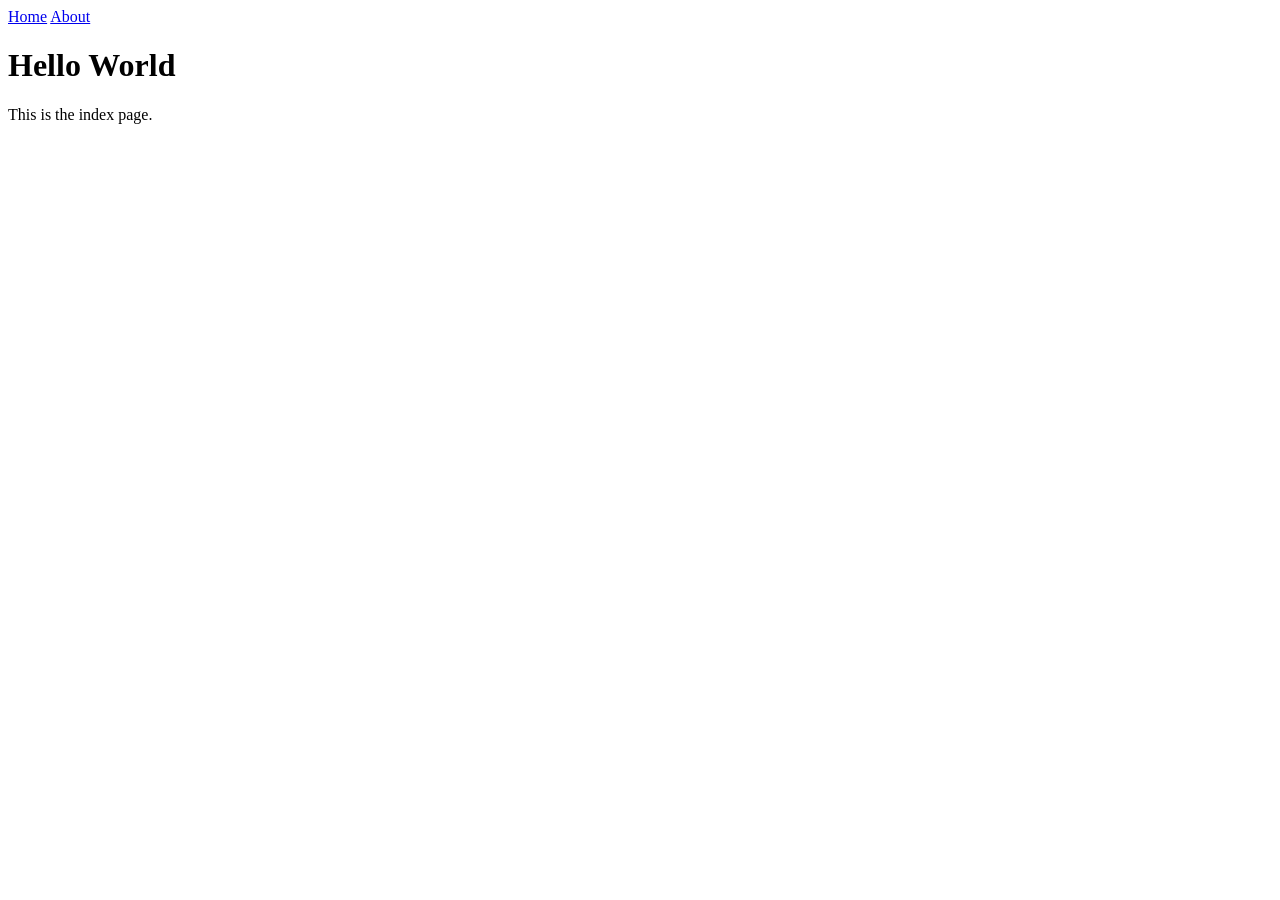
==== docs/index.html @ bca73beb "Test commit" ====
<!DOCTYPE html>
<html lang="en">

<head>
    <meta charset="UTF-8">
    <title>Hello World</title>
    <meta name="description" content="This site was created by Piko">
    <meta name="viewport" content="width=device-width, initial-scale=1.0">
    <link rel="stylesheet" href="/style.css" />
</head>

<body>
    <aside>
<nav>
    <a href="/index.html">Home</a>
    <a href="/about.html">About</a>
</nav>
</aside>
    <main>
        <h1>Hello World</h1>

<p>This is the index page.</p>
    </main>
</body>

</html>
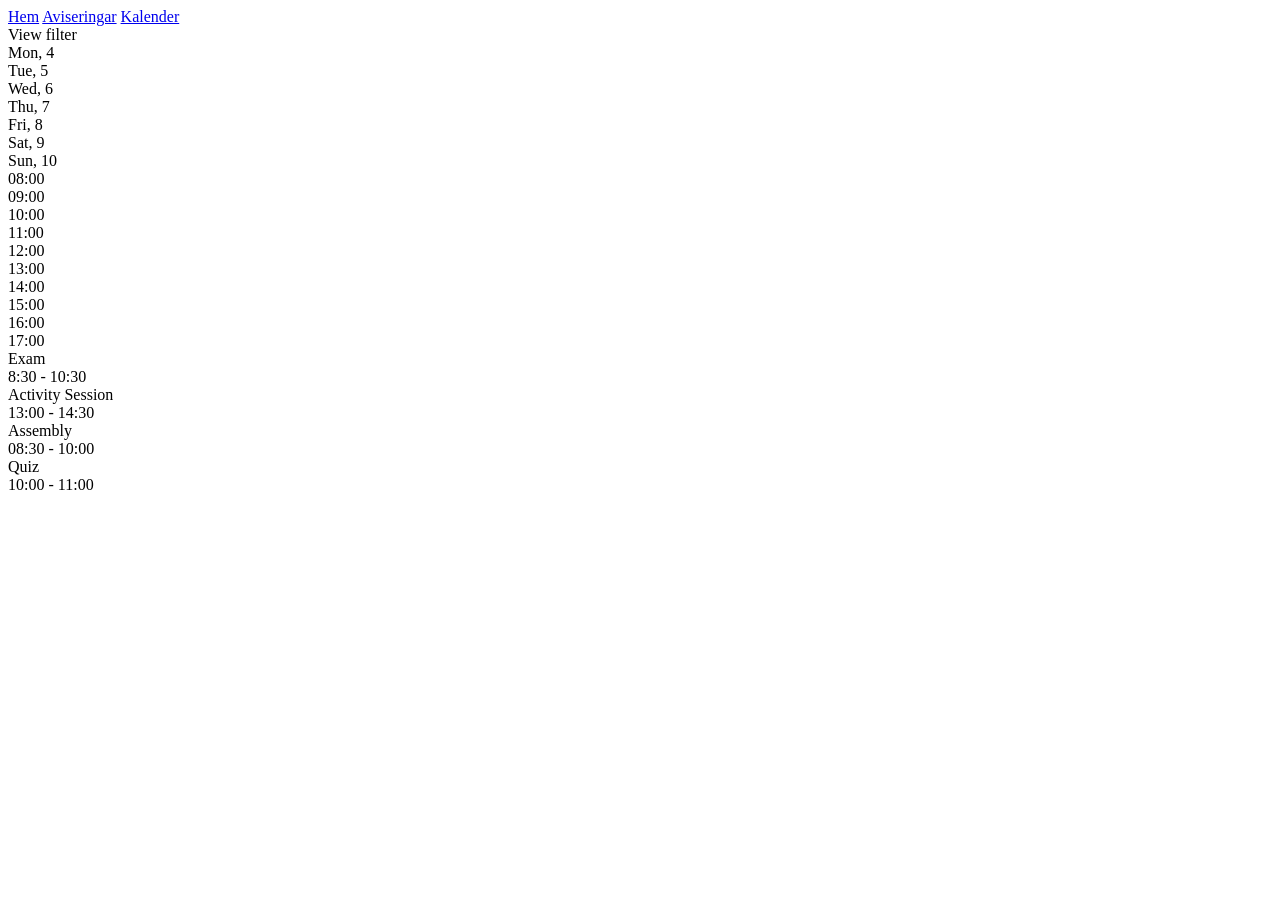
==== commit 50700cd8: "Simple calendar grid design" ====
--- a/docs/index.html
+++ b/docs/index.html
@@ -12,14 +12,173 @@
 <body>
     <aside>
 <nav>
-    <a href="/index.html">Home</a>
-    <a href="/about.html">About</a>
+    <a href="/index.html">Hem</a>
+     <a href="/index.html">Aviseringar</a>
+    <a href="/calendar.html">Kalender</a>
 </nav>
 </aside>
     <main>
-        <h1>Hello World</h1>
+        <div class="calendar">
 
-<p>This is the index page.</p>
+    <div class="calendar__sidebar">
+        View filter
+    </div>
+
+    <div class="calendar__main">
+        <!-- Header -->
+        <div class="calendar__header">
+            <div></div>
+            <div class="calendar__day">Mon, 4</div>
+            <div class="calendar__day CURRENT">Tue, 5</div>
+            <div class="calendar__day">Wed, 6</div>
+            <div class="calendar__day">Thu, 7</div>
+            <div class="calendar__day">Fri, 8</div>
+            <div class="calendar__day">Sat, 9</div>
+            <div class="calendar__day">Sun, 10</div>
+        </div>
+
+        <div class="calendar__grid">
+            <!-- Time column -->
+            <div class="calendar__grid-times">
+                <div class="calendar__grid-time">08:00</div>
+                <div class="calendar__grid-time">09:00</div>
+                <div class="calendar__grid-time">10:00</div>
+                <div class="calendar__grid-time">11:00</div>
+                <div class="calendar__grid-time">12:00</div>
+                <div class="calendar__grid-time">13:00</div>
+                <div class="calendar__grid-time">14:00</div>
+                <div class="calendar__grid-time">15:00</div>
+                <div class="calendar__grid-time">16:00</div>
+                <div class="calendar__grid-time">17:00</div>
+            </div>
+
+            <!-- Grid -->
+            <div class="calendar__grid-days">
+
+                <!-- Monday -->
+                <div class="calendar__grid-day">
+                    <div class="calendar__grid-slot"></div>
+                    <div class="calendar__grid-slot"></div>
+                    <div class="calendar__grid-slot"></div>
+                    <div class="calendar__grid-slot"></div>
+                    <div class="calendar__grid-slot"></div>
+                    <div class="calendar__grid-slot"></div>
+                    <div class="calendar__grid-slot"></div>
+                    <div class="calendar__grid-slot"></div>
+                    <div class="calendar__grid-slot"></div>
+                    <div class="calendar__grid-slot"></div>
+
+                    <div class="calendar__grid-event exam">Exam
+                        <div>8:30 - 10:30</div>
+                    </div>
+                </div>
+
+                <!-- Tuesday -->
+                <div class="calendar__grid-day">
+                    <div class="calendar__grid-slot"></div>
+                    <div class="calendar__grid-slot"></div>
+                    <div class="calendar__grid-slot"></div>
+                    <div class="calendar__grid-slot"></div>
+                    <div class="calendar__grid-slot"></div>
+                    <div class="calendar__grid-slot"></div>
+                    <div class="calendar__grid-slot"></div>
+                    <div class="calendar__grid-slot"></div>
+                    <div class="calendar__grid-slot"></div>
+                    <div class="calendar__grid-slot"></div>
+                </div>
+
+                <!-- Wednesday -->
+                <div class="calendar__grid-day">
+                    <div class="calendar__grid-slot"></div>
+                    <div class="calendar__grid-slot"></div>
+                    <div class="calendar__grid-slot"></div>
+                    <div class="calendar__grid-slot"></div>
+                    <div class="calendar__grid-slot"></div>
+                    <div class="calendar__grid-slot"></div>
+                    <div class="calendar__grid-slot"></div>
+                    <div class="calendar__grid-slot"></div>
+                    <div class="calendar__grid-slot"></div>
+                    <div class="calendar__grid-slot"></div>
+
+                    <div class="calendar__grid-event activity">Activity Session
+                        <div>13:00 - 14:30</div>
+                    </div>
+                </div>
+
+                <!-- Thursday -->
+                <div class="calendar__grid-day">
+                    <div class="calendar__grid-slot"></div>
+                    <div class="calendar__grid-slot"></div>
+                    <div class="calendar__grid-slot"></div>
+                    <div class="calendar__grid-slot"></div>
+                    <div class="calendar__grid-slot"></div>
+                    <div class="calendar__grid-slot"></div>
+                    <div class="calendar__grid-slot"></div>
+                    <div class="calendar__grid-slot"></div>
+                    <div class="calendar__grid-slot"></div>
+                    <div class="calendar__grid-slot"></div>
+                    <div class="calendar__grid-event multiple-groups">
+                        <div class="calendar__event-dots">
+                            <div class="calendar__event-dot" style="background: rgb(29, 158, 117);"></div>
+                            <div class="calendar__event-dot" style="background: rgb(55, 138, 221);"></div>
+                            <div class="calendar__event-dot" style="background: rgb(239, 159, 39);"></div>
+                            <div class="calendar__event-dot" style="background: rgb(127, 119, 221);"></div>
+                        </div>
+                        <div>Assembly</div>
+                        <div>08:30 - 10:00</div>
+                    </div>
+                </div>
+
+                <!-- Friday -->
+                <div class="calendar__grid-day">
+                    <div class="calendar__grid-slot"></div>
+                    <div class="calendar__grid-slot"></div>
+                    <div class="calendar__grid-slot"></div>
+                    <div class="calendar__grid-slot"></div>
+                    <div class="calendar__grid-slot"></div>
+                    <div class="calendar__grid-slot"></div>
+                    <div class="calendar__grid-slot"></div>
+                    <div class="calendar__grid-slot"></div>
+                    <div class="calendar__grid-slot"></div>
+                    <div class="calendar__grid-slot"></div>
+
+                    <div class="calendar__grid-event quiz">Quiz
+                        <div>10:00 - 11:00</div>
+                    </div>
+
+                </div>
+
+                <!-- Saturday -->
+                <div class="calendar__grid-day">
+                    <div class="calendar__grid-slot"></div>
+                    <div class="calendar__grid-slot"></div>
+                    <div class="calendar__grid-slot"></div>
+                    <div class="calendar__grid-slot"></div>
+                    <div class="calendar__grid-slot"></div>
+                    <div class="calendar__grid-slot"></div>
+                    <div class="calendar__grid-slot"></div>
+                    <div class="calendar__grid-slot"></div>
+                    <div class="calendar__grid-slot"></div>
+                    <div class="calendar__grid-slot"></div>
+                </div>
+
+                <!-- Sunday -->
+                <div class="calendar__grid-day">
+                    <div class="calendar__grid-slot"></div>
+                    <div class="calendar__grid-slot"></div>
+                    <div class="calendar__grid-slot"></div>
+                    <div class="calendar__grid-slot"></div>
+                    <div class="calendar__grid-slot"></div>
+                    <div class="calendar__grid-slot"></div>
+                    <div class="calendar__grid-slot"></div>
+                    <div class="calendar__grid-slot"></div>
+                    <div class="calendar__grid-slot"></div>
+                    <div class="calendar__grid-slot"></div>
+                </div>
+            </div>
+        </div>
+    </div>
+</div>
     </main>
 </body>
 
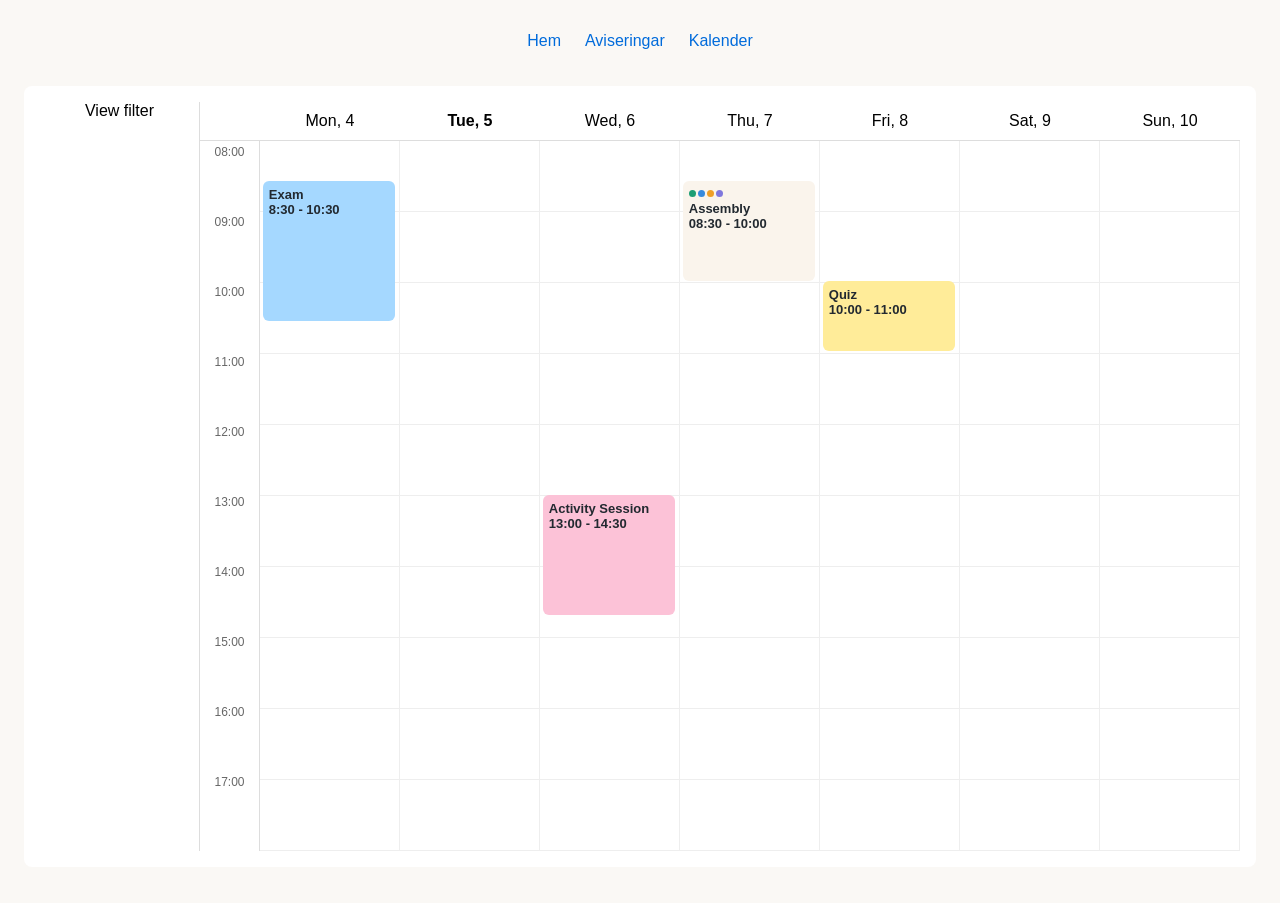
==== commit 2985fcbe: "Title fix" ====
--- a/docs/index.html
+++ b/docs/index.html
@@ -3,10 +3,10 @@
 
 <head>
     <meta charset="UTF-8">
-    <title>Hello World</title>
+    <title>Learnpoint Schedule Events</title>
     <meta name="description" content="This site was created by Piko">
     <meta name="viewport" content="width=device-width, initial-scale=1.0">
-    <link rel="stylesheet" href="/style.css" />
+    <link rel="stylesheet" href="style.css" />
 </head>
 
 <body>
--- a/docs/style.css
+++ b/docs/style.css
@@ -0,0 +1,143 @@
+body {
+    font-family: -apple-system, 'Segoe UI', sans-serif;
+    background-color:hsl(38 35% 97% / 1);
+}
+
+nav {
+    margin: 2em 0 1em;
+    text-align: center;
+    display: flex;
+    gap: 24px;
+    justify-content: center;
+}
+
+nav a {
+    text-decoration: none;
+    color: rgb(0, 107, 219);
+}
+
+main {
+    max-width: 1200px;
+    margin: 36px auto;
+    padding: 1em;
+    border-radius: .5em;
+    background-color: #fff;
+    text-align: center;
+}
+
+.calendar {
+    display: grid;
+    grid-template-columns: 160px 1fr;
+}
+
+
+.calendar__main {
+    display: grid;
+    grid-template-rows: auto 1fr;
+    /* height: 100vh; */
+}
+
+.calendar__header {
+    display: grid;
+    grid-template-columns: 60px repeat(7, 1fr);
+    border-bottom: 1px solid #ddd;
+}
+
+.calendar__sidebar {
+    border-right: 1px solid #ddd;
+}
+
+.calendar__day {
+    padding: 10px;
+    text-align: center;
+}
+
+.calendar__day.CURRENT {
+    font-weight: bold;
+}
+
+/* Main layout */
+.calendar__grid {
+    display: grid;
+    grid-template-columns: 60px 1fr;
+}
+
+
+.calendar__grid-times {
+    border-right: 1px solid #ddd;
+}
+
+.calendar__grid-time {
+    height: 70px;
+    font-size: 12px;
+    color: #666;
+    padding: 4px;
+    box-sizing: border-box;
+}
+
+.calendar__grid-days {
+    display: grid;
+    grid-template-columns: repeat(7, 1fr);
+}
+
+.calendar__grid-day {
+    position: relative;
+    border-right: 1px solid #eee;
+}
+
+.calendar__grid-slot {
+    height: 70px;
+    border-bottom: 1px solid #eee;
+}
+
+.calendar__grid-event {
+    position: absolute;
+    left: 2%;
+    width: 95%;
+    color: #222930;
+    border-radius: 6px;
+    padding: 6px;
+    font-size: 13px;
+    font-weight: 600;
+    box-sizing: border-box;
+    text-align: left;
+}
+
+.calendar__grid-event.multiple-groups {
+    top: 40px;
+    height: 100px;
+    background: #faf4ec;
+}
+
+.calendar__grid-event.exam {
+    top: 40px;
+    height: 140px;
+    background: #a5d8ff;
+}
+
+.calendar__grid-event.activity {
+    top: 354px;
+    height: 120px;
+    background: #fcc2d7;
+}
+
+.calendar__grid-event.quiz {
+    top: 140px;
+    height: 70px;
+    background: #ffec99;
+}
+
+.calendar__event-dots {
+    display: flex;
+    gap: 2px;
+    align-items: center;
+    margin-top: 3px;
+    margin-bottom: 4px;
+}
+
+.calendar__event-dot {
+    width: 7px;
+    height: 7px;
+    border-radius: 50%;
+    flex-shrink: 0;
+}
